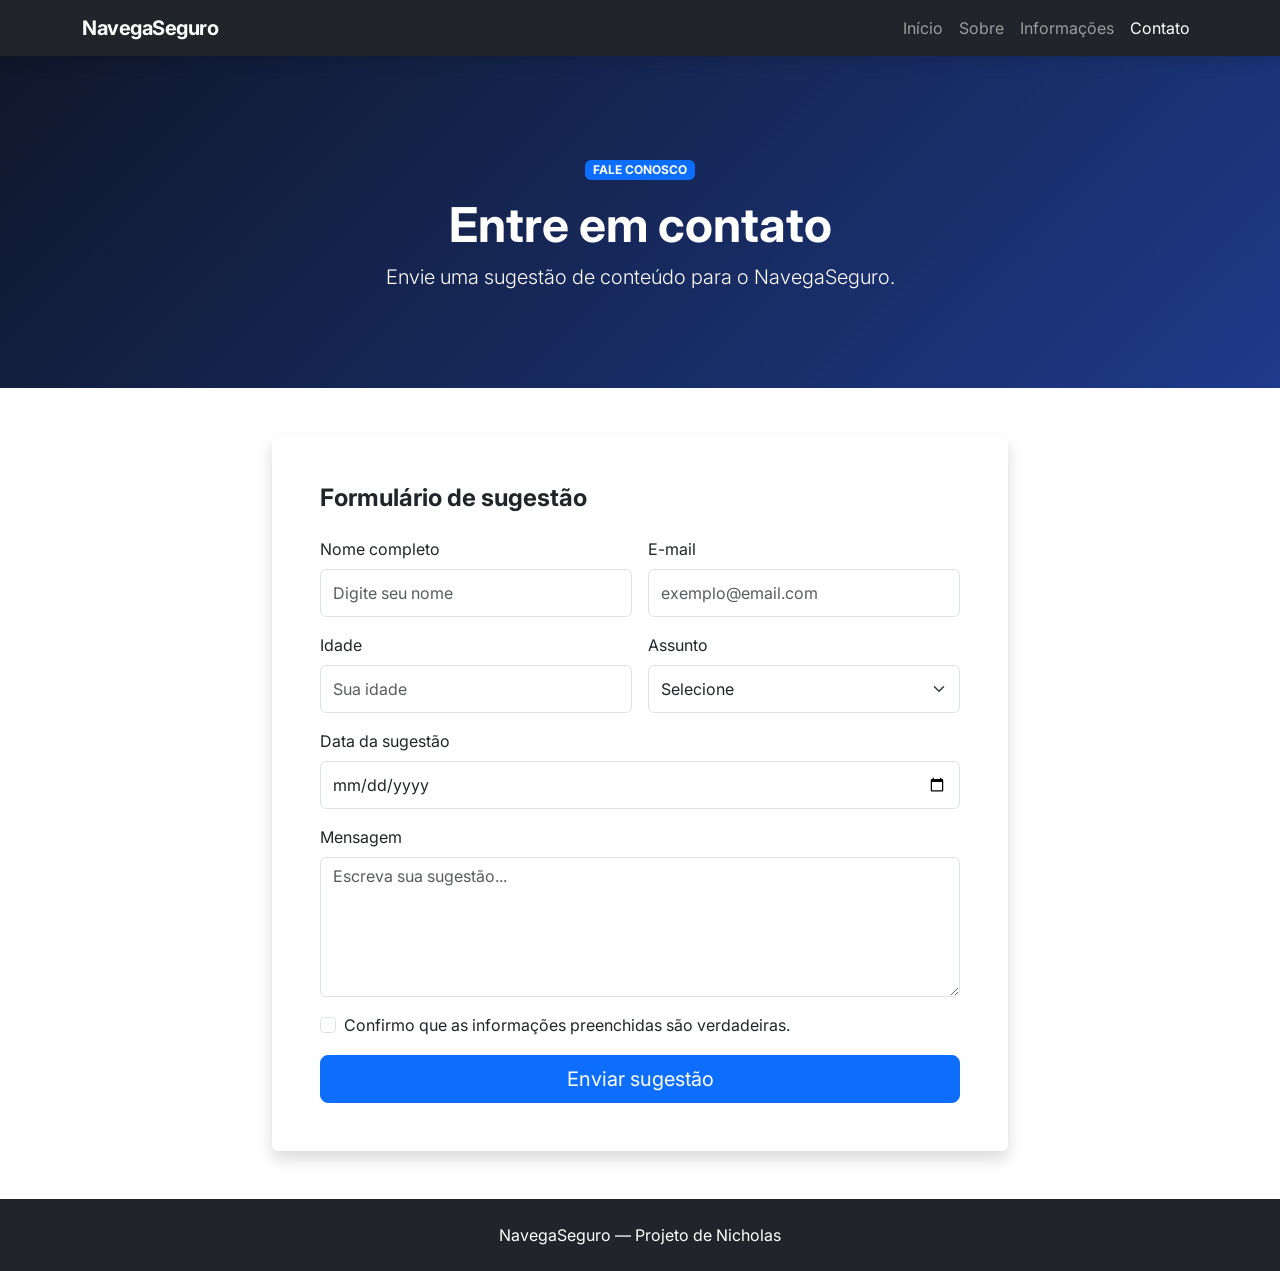
==== contato.html @ cbc28134 "av1-nicholas-almeida-silva-3bimestre" ====
<!DOCTYPE html>
<html lang="pt-BR">

<head>

    <meta charset="UTF-8">
    <meta name="viewport" content="width=device-width, initial-scale=1.0">

    <title>Contato | NavegaSeguro</title>

    <link rel="preconnect" href="https://fonts.googleapis.com">
    <link rel="preconnect" href="https://fonts.gstatic.com" crossorigin>

    <link href="https://fonts.googleapis.com/css2?family=Inter:wght@400;500;600;700;800&display=swap" rel="stylesheet">

    <link href="https://cdn.jsdelivr.net/npm/bootstrap@5.3.8/dist/css/bootstrap.min.css" rel="stylesheet">

    <link rel="stylesheet" href="css/style.css">

</head>

<body>

<header>

<nav class="navbar navbar-expand-lg navbar-dark bg-dark fixed-top">

    <div class="container">

        <a class="navbar-brand fw-bold" href="index.html">
             NavegaSeguro
        </a>

        <button class="navbar-toggler"
                type="button"
                data-bs-toggle="collapse"
                data-bs-target="#menuPrincipal"
                aria-label="Abrir menu">

            <span class="navbar-toggler-icon"></span>

        </button>

        <div class="collapse navbar-collapse" id="menuPrincipal">

            <ul class="navbar-nav ms-auto">

                <li class="nav-item">
                    <a class="nav-link" href="index.html">Início</a>
                </li>

                <li class="nav-item">
                    <a class="nav-link" href="sobre.html">Sobre</a>
                </li>

                <li class="nav-item">
                    <a class="nav-link" href="informacoes.html">Informações</a>
                </li>

                <li class="nav-item">
                    <a class="nav-link active" href="contato.html">Contato</a>
                </li>

            </ul>

        </div>

    </div>

</nav>

</header>


<main>

<section class="page-header">

    <div class="container text-center">

        <span class="badge text-bg-primary mb-3">
            FALE CONOSCO
        </span>

        <h1 class="display-5 fw-bold">
            Entre em contato
        </h1>

        <p class="lead">
            Envie uma sugestão de conteúdo para o NavegaSeguro.
        </p>

    </div>

</section>


<section class="py-5">

    <div class="container">

        <div class="row justify-content-center">

            <div class="col-lg-8">

                <div class="card border-0 shadow">

                    <div class="card-body p-4 p-md-5">

                        <h2 class="h4 fw-bold mb-4">
                            Formulário de sugestão
                        </h2>

                        <form>

                            <div class="row g-3">

                                <div class="col-md-6">

                                    <label for="nome" class="form-label">
                                        Nome completo
                                    </label>

                                    <input type="text"
                                           class="form-control"
                                           id="nome"
                                           name="nome"
                                           placeholder="Digite seu nome"
                                           required>

                                </div>


                                <div class="col-md-6">

                                    <label for="email" class="form-label">
                                        E-mail
                                    </label>

                                    <input type="email"
                                           class="form-control"
                                           id="email"
                                           name="email"
                                           placeholder="exemplo@email.com"
                                           required>

                                </div>


                                <div class="col-md-6">

                                    <label for="idade" class="form-label">
                                        Idade
                                    </label>

                                    <input type="number"
                                           class="form-control"
                                           id="idade"
                                           name="idade"
                                           min="10"
                                           max="100"
                                           placeholder="Sua idade">

                                </div>


                                <div class="col-md-6">

                                    <label for="assunto" class="form-label">
                                        Assunto
                                    </label>

                                    <select class="form-select"
                                            id="assunto"
                                            name="assunto"
                                            required>

                                        <option value="" selected>
                                            Selecione
                                        </option>

                                        <option value="senhas">
                                            Senhas
                                        </option>

                                        <option value="golpes">
                                            Golpes digitais
                                        </option>

                                        <option value="privacidade">
                                            Privacidade
                                        </option>

                                        <option value="redes">
                                            Redes sociais
                                        </option>

                                        <option value="outro">
                                            Outro
                                        </option>

                                    </select>

                                </div>


                                <div class="col-12">

                                    <label for="data" class="form-label">
                                        Data da sugestão
                                    </label>

                                    <input type="date"
                                           class="form-control"
                                           id="data"
                                           name="data">

                                </div>


                                <div class="col-12">

                                    <label for="mensagem" class="form-label">
                                        Mensagem
                                    </label>

                                    <textarea class="form-control"
                                              id="mensagem"
                                              name="mensagem"
                                              rows="5"
                                              placeholder="Escreva sua sugestão..."
                                              required></textarea>

                                </div>


                                <div class="col-12">

                                    <div class="form-check">

                                        <input class="form-check-input"
                                               type="checkbox"
                                               id="aceite"
                                               required>

                                        <label class="form-check-label" for="aceite">
                                            Confirmo que as informações preenchidas
                                            são verdadeiras.
                                        </label>

                                    </div>

                                </div>


                                <div class="col-12">

                                    <button type="submit"
                                            class="btn btn-primary btn-lg w-100">
                                        Enviar sugestão
                                    </button>

                                </div>

                            </div>

                        </form>

                    </div>

                </div>

            </div>

        </div>

    </div>

</section>

</main>


<footer class="footer bg-dark text-white py-4">

    <div class="container text-center">

        <p class="mb-0">
            NavegaSeguro — Projeto de Nicholas
        </p>

    </div>

</footer>


<script src="https://cdn.jsdelivr.net/npm/bootstrap@5.3.8/dist/js/bootstrap.bundle.min.js"></script>

</body>

</html>
---- css/style.css ----
:root {
    --azul-principal: #2563eb;
    --azul-escuro: #0f172a;
    --cinza-fundo: #f8fafc;
    --texto: #1e293b;
}

* {
    box-sizing: border-box;
}

html {
    scroll-behavior: smooth;
}

body {
    font-family: "Inter", sans-serif;
    color: var(--texto);
    background-color: white;
    padding-top: 56px;
}

.navbar-brand {
    letter-spacing: -0.5px;
}

.navbar {
    box-shadow: 0 2px 15px rgba(0, 0, 0, 0.15);
}

.hero-section {
    min-height: 650px;
    display: flex;
    align-items: center;
    color: white;
    background:
        linear-gradient(135deg, #0f172a 0%, #1e3a8a 55%, #2563eb 100%);
    padding: 80px 0;
}

.hero-section h1 {
    letter-spacing: -2px;
}

.hero-image {
    max-height: 400px;
    filter: drop-shadow(0 20px 30px rgba(0, 0, 0, 0.25));
}

.page-header {
    background:
        linear-gradient(135deg, #0f172a, #1e3a8a);
    color: white;
    padding: 100px 0 80px;
}

.card {
    transition: transform 0.25s ease, box-shadow 0.25s ease;
}

.card:hover {
    transform: translateY(-5px);
    box-shadow: 0 15px 30px rgba(15, 23, 42, 0.12) !important;
}

.card-img-top {
    height: 210px;
    object-fit: cover;
    background-color: #eff6ff;
}

.icon-box {
    width: 60px;
    height: 60px;
    display: flex;
    align-items: center;
    justify-content: center;
    border-radius: 15px;
    background-color: #dbeafe;
    font-size: 28px;
}

section {
    overflow: hidden;
}

.footer {
    margin-top: 0;
}

.table {
    background-color: white;
}

.form-control,
.form-select {
    min-height: 48px;
}

textarea.form-control {
    min-height: 140px;
}

.btn {
    border-radius: 8px;
}

.alert {
    border-radius: 12px;
}

@media (max-width: 768px) {

    .hero-section {
        min-height: auto;
        padding: 70px 0;
    }

    .hero-section h1 {
        font-size: 2.4rem;
    }

    .page-header {
        padding: 70px 0 55px;
    }

    .display-5 {
        font-size: 2.2rem;
    }

}
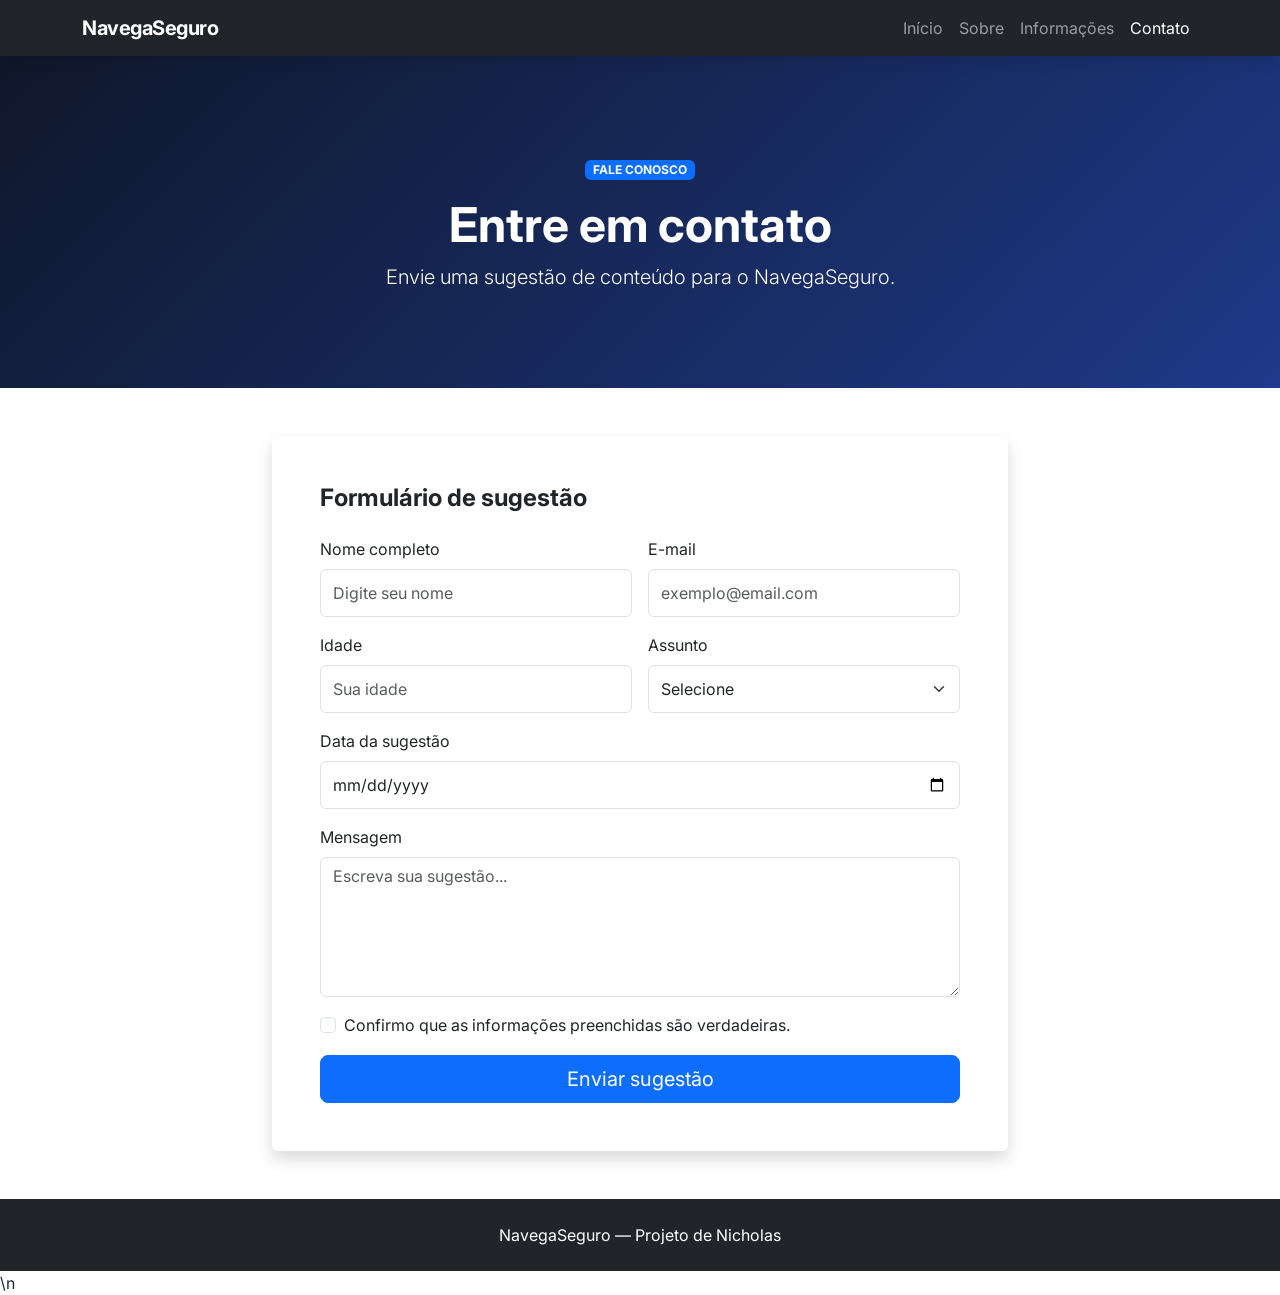
==== commit 15f74af1: "js" ====
--- a/contato.html
+++ b/contato.html
@@ -111,7 +111,7 @@
                             Formulário de sugestão
                         </h2>
 
-                        <form>
+                        <form id="formContato">
 
                             <div class="row g-3">
 
@@ -296,6 +296,21 @@
 
 <script src="https://cdn.jsdelivr.net/npm/bootstrap@5.3.8/dist/js/bootstrap.bundle.min.js"></script>
 
-</body>
+
+<script>
+   
+    const formulario = document.getElementById("formContato");
+
+    formulario.addEventListener("submit", function(event) {
+        event.preventDefault();
+
+        const nome = document.getElementById("nome").value;
+
+        alert("Obrigado pela sugestão, " + nome + "!");
+
+        formulario.reset();
+    });
+</script>
+\n</body>
 
 </html>
